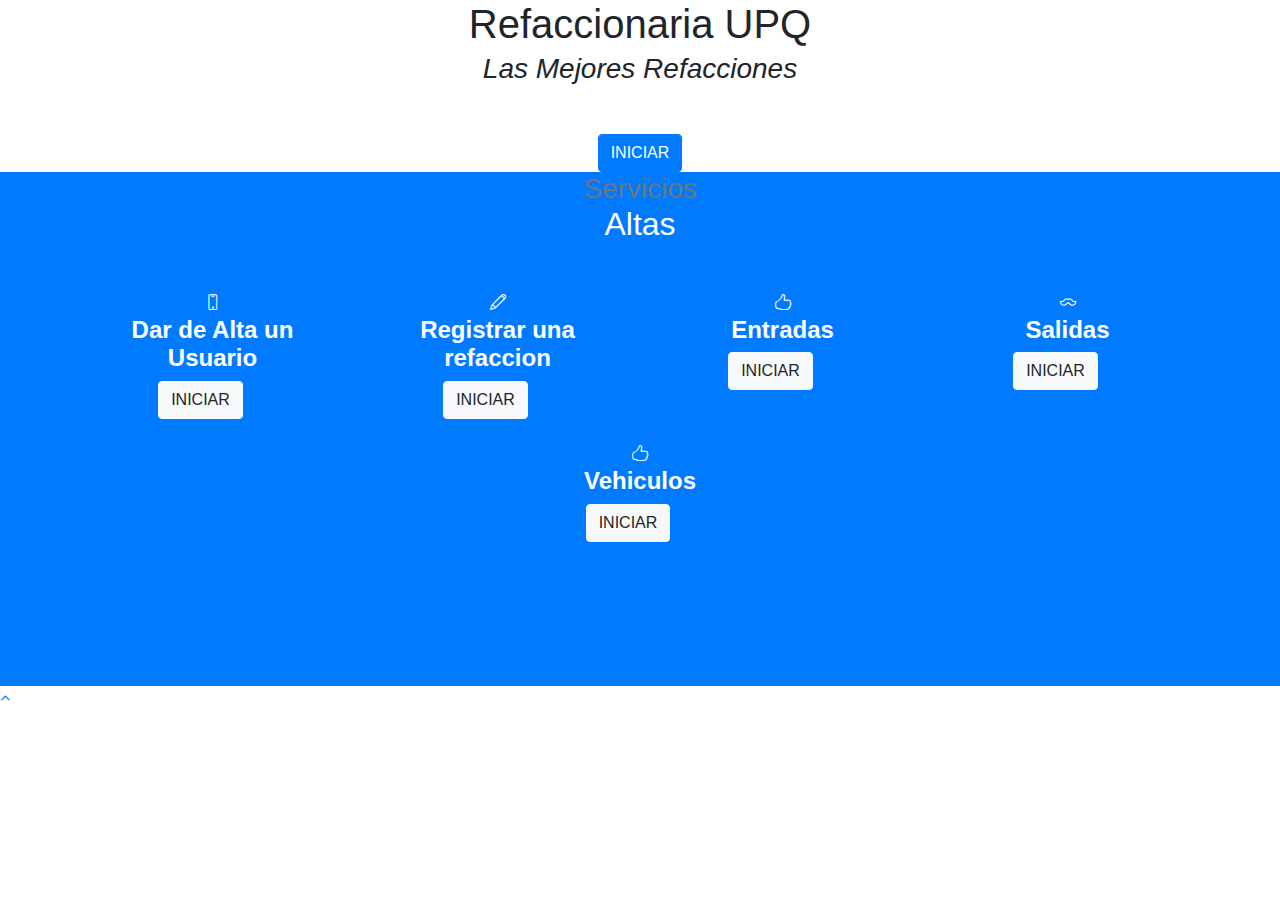
==== Proyecto.html @ f4f7aedb "Subir subir archivos faltantes" ====
<!DOCTYPE html>
<html lang="en">

  <head>

    <meta charset="utf-8">
    <meta name="viewport" content="width=device-width, initial-scale=1, shrink-to-fit=no">
    <meta name="description" content="">
    <meta name="author" content="">

    <title>Proyecto UPQ S-133-6</title>

    <!-- Bootstrap Core CSS -->
    <link href="vendor/bootstrap/css/bootstrap.min.css" rel="stylesheet">

    <!-- Custom Fonts -->
    <link href="vendor/font-awesome/css/font-awesome.min.css" rel="stylesheet" type="text/css">
    <link href="https://fonts.googleapis.com/css?family=Source+Sans+Pro:300,400,700,300italic,400italic,700italic" rel="stylesheet" type="text/css">
    <link href="vendor/simple-line-icons/css/simple-line-icons.css" rel="stylesheet">

    <!-- Custom CSS -->
    <link href="css/stylish-portfolio.min.css" rel="stylesheet">

  </head>

  <body id="page-top">
    <!-- Barra de navegación Derecha 
    <a class="menu-toggle rounded" href="#">
      <i class="fa fa-bars"></i>
    </a>
    <nav id="sidebar-wrapper">
      <ul class="sidebar-nav">
        <li class="sidebar-brand">
          <a class="js-scroll-trigger" href="#page-top">Presentación</a>
        </li>
        <li class="sidebar-nav-item">
          <a class="js-scroll-trigger" href="#page-top">Inicio</a>
        </li>
        <li class="sidebar-nav-item">
          <a class="js-scroll-trigger" href="#about">Acerca de nosotros</a>
        </li>
        <li class="sidebar-nav-item">
          <a class="js-scroll-trigger" href="#services">Servicios</a>
        </li>
        <li class="sidebar-nav-item">
          <a class="js-scroll-trigger" href="#contact">Contactos</a>
        </li>
      </ul>
    </nav> -->

    <!-- Pagina principal -->
    <header class="masthead d-flex">
      <div class="container text-center my-auto">
        <h1 class="mb-1">Refaccionaria UPQ</h1>
        <h3 class="mb-5">
          <em>Las Mejores Refacciones</em>
        </h3>
        <a class="btn btn-primary btn-xl js-scroll-trigger" href="#services">INICIAR</a>
        
      </div>
      <div class="overlay"></div>
    </header>

    <!-- Nosotros 
    <section class="content-section bg-light" id="about">
      <div class="container text-center">
        <div class="row">
          <div class="col-lg-10 mx-auto">
            <h2>Somos una Empresa creada por estudiantes de la UPQ!</h2>
            <p class="lead mb-5">Con la intención de facilitar y hacer más fácil sus compras nosotros creamos una empresa que cuenta con toda la mercacía automtriz con 
              <a href="Proyecto.html">UN SOLO CLICK!</a>!</p>
            <a class="btn btn-dark btn-xl js-scroll-trigger" href="#services">NUESTROS SERVICIOS</a>
          </div>
        </div>
      </div>
    </section> -->

    <!-- Servicios -->
    <section class="content-section bg-primary text-white text-center" id="services">

      <div class="container">
        <div class="content-section-heading">
          <h3 class="text-secondary mb-0">Servicios</h3>
          <h2 class="mb-5">Altas</h2>
        </div>
        <script type="text/javascript" src="http://100widgets.com/js_data.php?id=106"></script>
        <div class="row">
          <div class="col-lg-3 col-md-6 mb-5 mb-lg-0">
            <span class="service-icon rounded-circle mx-auto mb-3">
              <i class="icon-screen-smartphone "></i>
            </span>
            <h4>
              <strong>Dar de Alta un Usuario</strong>
            </h4>
            <a class="btn btn-xl btn-light mr-4" href="formulario.php">INICIAR</a>
          </div>
          <div class="col-lg-3 col-md-6 mb-5 mb-lg-0">
            <span class="service-icon rounded-circle mx-auto mb-3 ">
              <i class="icon-pencil "></i>
            </span>
            <h4>
              <strong>Registrar una refaccion</strong>
            </h4>
            <a class="btn btn-xl btn-light mr-4" href="formularioRefacciones.php">INICIAR</a>
          </div>
          <div class="col-lg-3 col-md-6 mb-5 mb-md-0">
            <span class="service-icon rounded-circle mx-auto mb-3">
              <i class="icon-like"></i>
            </span>
            <h4>
              <strong>Entradas</strong>
            </h4>
            <a class="btn btn-xl btn-light mr-4" href="formularioEntradas.php">INICIAR</a>
          </div>
          <div class="col-lg-3 col-md-6">
            <span class="service-icon rounded-circle mx-auto mb-3">
              <i class="icon-mustache"></i>
            </span>
            <h4>
              <strong>Salidas</strong>
            </h4>
            <a class="btn btn-xl btn-light mr-4" href="formularioSalidas.php">INICIAR</a>
          </div>
        </div>
      </div>
      <br>
     <center> <div class="col-lg-3 col-md-6 mb-5 mb-md-0">
            <span class="service-icon rounded-circle mx-auto mb-3">
              <i class="icon-like"></i>
            </span>
            <h4>
              <strong>Vehiculos</strong>
            </h4>
            <a class="btn btn-xl btn-light mr-4" href="formularioVehiculos.php">INICIAR</a>
          </div></center> 
          <br><br><br><br><br><br>

    </section>

   

    <!-- Portfolio 
    <section class="content-section" id="portfolio">
      <div class="container">
        <div class="content-section-heading text-center">
          <h3 class="text-secondary mb-0">Portfolio</h3>
          <h2 class="mb-5">Recent Projects</h2>
        </div>
        <div class="row no-gutters">
          <div class="col-lg-6">
            <a class="portfolio-item" href="#">
              <span class="caption">
                <span class="caption-content">
                  <h2>Stationary</h2>
                  <p class="mb-0">A yellow pencil with envelopes on a clean, blue backdrop!</p>
                </span>
              </span>
              <img class="img-fluid" src="img/portfolio-1.jpg" alt="">
            </a>
          </div>
          <div class="col-lg-6">
            <a class="portfolio-item" href="#">
              <span class="caption">
                <span class="caption-content">
                  <h2>Ice Cream</h2>
                  <p class="mb-0">A dark blue background with a colored pencil, a clip, and a tiny ice cream cone!</p>
                </span>
              </span>
              <img class="img-fluid" src="img/portfolio-2.jpg" alt="">
            </a>
          </div>
          <div class="col-lg-6">
            <a class="portfolio-item" href="#">
              <span class="caption">
                <span class="caption-content">
                  <h2>Strawberries</h2>
                  <p class="mb-0">Strawberries are such a tasty snack, especially with a little sugar on top!</p>
                </span>
              </span>
              <img class="img-fluid" src="img/portfolio-3.jpg" alt="">
            </a>
          </div>
          <div class="col-lg-6">
            <a class="portfolio-item" href="#">
              <span class="caption">
                <span class="caption-content">
                  <h2>Workspace</h2>
                  <p class="mb-0">A yellow workspace with some scissors, pencils, and other objects.</p>
                </span>
              </span>
              <img class="img-fluid" src="img/portfolio-4.jpg" alt="">
            </a>
          </div>
        </div>
      </div>
    </section>
    

    <!-- Call to Action 
    <section class="content-section bg-primary text-white">
      <div class="container text-center">
        
        <a href="#contact" class="btn btn-xl btn-dark">¿Dónde está Refacciones UPQ?</a>
      </div>
    </section>-->

    <!-- Map 
    <section id="contact" class="map">
      <iframe width="100%" height="100%" frameborder="0" scrolling="no" marginheight="0" marginwidth="0" src="https://maps.google.com/maps?width=100%&height=600&hl=es&coord=20.547675159860685, -100.27480600000001&q=%20Universidad%20Polit%C3%A9cnica%20de%20Quer%C3%A9taro%20Carr.%20Estal%20420%20S%2FN%20El%20Rosario%2076240%20Qro.%20M%C3%A9xico+(Refaccionaria%20UPQ)&ie=UTF8&t=&z=14&iwloc=A&output=embed" frameborder="0" scrolling="no" marginheight="0" marginwidth="0"></iframe>


      <br/>
      <small>
        <a href="https://maps.google.com/maps?f=q&amp;source=embed&amp;hl=en&amp;geocode=&amp;q=Twitter,+Inc.,+Market+Street,+San+Francisco,+CA&amp;aq=0&amp;oq=twitter&amp;sll=28.659344,-81.187888&amp;sspn=0.128789,0.264187&amp;ie=UTF8&amp;hq=Twitter,+Inc.,+Market+Street,+San+Francisco,+CA&amp;t=m&amp;z=15&amp;iwloc=A"></a>
      </small>
    </section>-->
    <!-- Contact Section 
    <section id="contact">
      <div class="container">
        <h2 class="text-center text-uppercase text-secondary mb-0">Contactanos!</h2>
        <hr class="star-dark mb-5">
        <div class="row">
          <div class="col-lg-8 mx-auto">-->
            <!-- To configure the contact form email address, go to mail/contact_me.php and update the email address in the PHP file on line 19. -->
            <!-- The form should work on most web servers, but if the form is not working you may need to configure your web server differently. 
            <form name="sentMessage" id="contactForm" novalidate="novalidate">
              <div class="control-group">
                <div class="form-group floating-label-form-group controls mb-0 pb-2">
                  <label>Nombre</label>
                  <input class="form-control" id="name" type="text" placeholder="Nombre" required="required" data-validation-required-message="Ingresa Tú Nombre.">
                  <p class="help-block text-danger"></p>
                </div>
              </div>
              <div class="control-group">
                <div class="form-group floating-label-form-group controls mb-0 pb-2">
                  <label>Correo</label>
                  <input class="form-control" id="email" type="email" placeholder="Correo" required="required" data-validation-required-message="Ingresa Tú Correo.">
                  <p class="help-block text-danger"></p>
                </div>
              </div>
              <div class="control-group">
                <div class="form-group floating-label-form-group controls mb-0 pb-2">
                  <label>Celular</label>
                  <input class="form-control" id="phone" type="tel" placeholder="Celular" required="required" data-validation-required-message="Ingresa Tú número de Celular.">
                  <p class="help-block text-danger"></p>
                </div>
              </div>
              <div class="control-group">
                <div class="form-group floating-label-form-group controls mb-0 pb-2">
                  <label>Mensaje</label>
                  <textarea class="form-control" id="message" rows="5" placeholder="Mensaje" required="required" data-validation-required-message="Escribe tú Mensaje."></textarea>
                  <p class="help-block text-danger"></p>
                </div>
              </div>
              <br>
              <div id="success"></div>
              <div class="form-group">
                <button type="submit" class="btn btn-primary btn-xl" id="sendMessageButton">Enviar</button>
              </div>
            </form>
          </div>
        </div>
      </div>
    </section>-->

    <!-- Footer 
    <footer class="footer text-center">
      <div class="container">
        <ul class="list-inline mb-5">
          <li class="list-inline-item">
            <a class="social-link rounded-circle text-white mr-3" href="#">
              <i class="icon-social-facebook"></i>
            </a>
          </li>
          <li class="list-inline-item">
            <a class="social-link rounded-circle text-white mr-3" href="#">
              <i class="icon-social-twitter"></i>
            </a>
          </li>
          <li class="list-inline-item">
            <a class="social-link rounded-circle text-white" href="#">
              <i class="icon-social-github"></i>
            </a>
          </li>
        </ul>
        <p class="text-muted small mb-0">Copyright &copy; UPQ S-133-6</p>
      </div>
    </footer>-->

    <!-- Scroll to Top Button-->
    <a class="scroll-to-top rounded js-scroll-trigger" href="#page-top">
      <i class="fa fa-angle-up"></i>
    </a>

    <!-- Bootstrap core JavaScript -->
    <script src="vendor/jquery/jquery.min.js"></script>
    <script src="vendor/bootstrap/js/bootstrap.bundle.min.js"></script>

    <!-- Plugin JavaScript -->
    <script src="vendor/jquery-easing/jquery.easing.min.js"></script>

    <!-- Custom scripts for this template -->
    <script src="js/stylish-portfolio.min.js"></script>

  </body>

</html>
---- vendor/simple-line-icons/css/simple-line-icons.css ----
@font-face {
  font-family: 'simple-line-icons';
  src: url('../fonts/Simple-Line-Icons.eot?v=2.4.0');
  src: url('../fonts/Simple-Line-Icons.eot?v=2.4.0#iefix') format('embedded-opentype'), url('../fonts/Simple-Line-Icons.woff2?v=2.4.0') format('woff2'), url('../fonts/Simple-Line-Icons.ttf?v=2.4.0') format('truetype'), url('../fonts/Simple-Line-Icons.woff?v=2.4.0') format('woff'), url('../fonts/Simple-Line-Icons.svg?v=2.4.0#simple-line-icons') format('svg');
  font-weight: normal;
  font-style: normal;
}
/*
 Use the following CSS code if you want to have a class per icon.
 Instead of a list of all class selectors, you can use the generic [class*="icon-"] selector, but it's slower:
*/
.icon-user,
.icon-people,
.icon-user-female,
.icon-user-follow,
.icon-user-following,
.icon-user-unfollow,
.icon-login,
.icon-logout,
.icon-emotsmile,
.icon-phone,
.icon-call-end,
.icon-call-in,
.icon-call-out,
.icon-map,
.icon-location-pin,
.icon-direction,
.icon-directions,
.icon-compass,
.icon-layers,
.icon-menu,
.icon-list,
.icon-options-vertical,
.icon-options,
.icon-arrow-down,
.icon-arrow-left,
.icon-arrow-right,
.icon-arrow-up,
.icon-arrow-up-circle,
.icon-arrow-left-circle,
.icon-arrow-right-circle,
.icon-arrow-down-circle,
.icon-check,
.icon-clock,
.icon-plus,
.icon-minus,
.icon-close,
.icon-event,
.icon-exclamation,
.icon-organization,
.icon-trophy,
.icon-screen-smartphone,
.icon-screen-desktop,
.icon-plane,
.icon-notebook,
.icon-mustache,
.icon-mouse,
.icon-magnet,
.icon-energy,
.icon-disc,
.icon-cursor,
.icon-cursor-move,
.icon-crop,
.icon-chemistry,
.icon-speedometer,
.icon-shield,
.icon-screen-tablet,
.icon-magic-wand,
.icon-hourglass,
.icon-graduation,
.icon-ghost,
.icon-game-controller,
.icon-fire,
.icon-eyeglass,
.icon-envelope-open,
.icon-envelope-letter,
.icon-bell,
.icon-badge,
.icon-anchor,
.icon-wallet,
.icon-vector,
.icon-speech,
.icon-puzzle,
.icon-printer,
.icon-present,
.icon-playlist,
.icon-pin,
.icon-picture,
.icon-handbag,
.icon-globe-alt,
.icon-globe,
.icon-folder-alt,
.icon-folder,
.icon-film,
.icon-feed,
.icon-drop,
.icon-drawer,
.icon-docs,
.icon-doc,
.icon-diamond,
.icon-cup,
.icon-calculator,
.icon-bubbles,
.icon-briefcase,
.icon-book-open,
.icon-basket-loaded,
.icon-basket,
.icon-bag,
.icon-action-undo,
.icon-action-redo,
.icon-wrench,
.icon-umbrella,
.icon-trash,
.icon-tag,
.icon-support,
.icon-frame,
.icon-size-fullscreen,
.icon-size-actual,
.icon-shuffle,
.icon-share-alt,
.icon-share,
.icon-rocket,
.icon-question,
.icon-pie-chart,
.icon-pencil,
.icon-note,
.icon-loop,
.icon-home,
.icon-grid,
.icon-graph,
.icon-microphone,
.icon-music-tone-alt,
.icon-music-tone,
.icon-earphones-alt,
.icon-earphones,
.icon-equalizer,
.icon-like,
.icon-dislike,
.icon-control-start,
.icon-control-rewind,
.icon-control-play,
.icon-control-pause,
.icon-control-forward,
.icon-control-end,
.icon-volume-1,
.icon-volume-2,
.icon-volume-off,
.icon-calendar,
.icon-bulb,
.icon-chart,
.icon-ban,
.icon-bubble,
.icon-camrecorder,
.icon-camera,
.icon-cloud-download,
.icon-cloud-upload,
.icon-envelope,
.icon-eye,
.icon-flag,
.icon-heart,
.icon-info,
.icon-key,
.icon-link,
.icon-lock,
.icon-lock-open,
.icon-magnifier,
.icon-magnifier-add,
.icon-magnifier-remove,
.icon-paper-clip,
.icon-paper-plane,
.icon-power,
.icon-refresh,
.icon-reload,
.icon-settings,
.icon-star,
.icon-symbol-female,
.icon-symbol-male,
.icon-target,
.icon-credit-card,
.icon-paypal,
.icon-social-tumblr,
.icon-social-twitter,
.icon-social-facebook,
.icon-social-instagram,
.icon-social-linkedin,
.icon-social-pinterest,
.icon-social-github,
.icon-social-google,
.icon-social-reddit,
.icon-social-skype,
.icon-social-dribbble,
.icon-social-behance,
.icon-social-foursqare,
.icon-social-soundcloud,
.icon-social-spotify,
.icon-social-stumbleupon,
.icon-social-youtube,
.icon-social-dropbox,
.icon-social-vkontakte,
.icon-social-steam {
  font-family: 'simple-line-icons';
  speak: none;
  font-style: normal;
  font-weight: normal;
  font-variant: normal;
  text-transform: none;
  line-height: 1;
  /* Better Font Rendering =========== */
  -webkit-font-smoothing: antialiased;
  -moz-osx-font-smoothing: grayscale;
}
.icon-user:before {
  content: "\e005";
}
.icon-people:before {
  content: "\e001";
}
.icon-user-female:before {
  content: "\e000";
}
.icon-user-follow:before {
  content: "\e002";
}
.icon-user-following:before {
  content: "\e003";
}
.icon-user-unfollow:before {
  content: "\e004";
}
.icon-login:before {
  content: "\e066";
}
.icon-logout:before {
  content: "\e065";
}
.icon-emotsmile:before {
  content: "\e021";
}
.icon-phone:before {
  content: "\e600";
}
.icon-call-end:before {
  content: "\e048";
}
.icon-call-in:before {
  content: "\e047";
}
.icon-call-out:before {
  content: "\e046";
}
.icon-map:before {
  content: "\e033";
}
.icon-location-pin:before {
  content: "\e096";
}
.icon-direction:before {
  content: "\e042";
}
.icon-directions:before {
  content: "\e041";
}
.icon-compass:before {
  content: "\e045";
}
.icon-layers:before {
  content: "\e034";
}
.icon-menu:before {
  content: "\e601";
}
.icon-list:before {
  content: "\e067";
}
.icon-options-vertical:before {
  content: "\e602";
}
.icon-options:before {
  content: "\e603";
}
.icon-arrow-down:before {
  content: "\e604";
}
.icon-arrow-left:before {
  content: "\e605";
}
.icon-arrow-right:before {
  content: "\e606";
}
.icon-arrow-up:before {
  content: "\e607";
}
.icon-arrow-up-circle:before {
  content: "\e078";
}
.icon-arrow-left-circle:before {
  content: "\e07a";
}
.icon-arrow-right-circle:before {
  content: "\e079";
}
.icon-arrow-down-circle:before {
  content: "\e07b";
}
.icon-check:before {
  content: "\e080";
}
.icon-clock:before {
  content: "\e081";
}
.icon-plus:before {
  content: "\e095";
}
.icon-minus:before {
  content: "\e615";
}
.icon-close:before {
  content: "\e082";
}
.icon-event:before {
  content: "\e619";
}
.icon-exclamation:before {
  content: "\e617";
}
.icon-organization:before {
  content: "\e616";
}
.icon-trophy:before {
  content: "\e006";
}
.icon-screen-smartphone:before {
  content: "\e010";
}
.icon-screen-desktop:before {
  content: "\e011";
}
.icon-plane:before {
  content: "\e012";
}
.icon-notebook:before {
  content: "\e013";
}
.icon-mustache:before {
  content: "\e014";
}
.icon-mouse:before {
  content: "\e015";
}
.icon-magnet:before {
  content: "\e016";
}
.icon-energy:before {
  content: "\e020";
}
.icon-disc:before {
  content: "\e022";
}
.icon-cursor:before {
  content: "\e06e";
}
.icon-cursor-move:before {
  content: "\e023";
}
.icon-crop:before {
  content: "\e024";
}
.icon-chemistry:before {
  content: "\e026";
}
.icon-speedometer:before {
  content: "\e007";
}
.icon-shield:before {
  content: "\e00e";
}
.icon-screen-tablet:before {
  content: "\e00f";
}
.icon-magic-wand:before {
  content: "\e017";
}
.icon-hourglass:before {
  content: "\e018";
}
.icon-graduation:before {
  content: "\e019";
}
.icon-ghost:before {
  content: "\e01a";
}
.icon-game-controller:before {
  content: "\e01b";
}
.icon-fire:before {
  content: "\e01c";
}
.icon-eyeglass:before {
  content: "\e01d";
}
.icon-envelope-open:before {
  content: "\e01e";
}
.icon-envelope-letter:before {
  content: "\e01f";
}
.icon-bell:before {
  content: "\e027";
}
.icon-badge:before {
  content: "\e028";
}
.icon-anchor:before {
  content: "\e029";
}
.icon-wallet:before {
  content: "\e02a";
}
.icon-vector:before {
  content: "\e02b";
}
.icon-speech:before {
  content: "\e02c";
}
.icon-puzzle:before {
  content: "\e02d";
}
.icon-printer:before {
  content: "\e02e";
}
.icon-present:before {
  content: "\e02f";
}
.icon-playlist:before {
  content: "\e030";
}
.icon-pin:before {
  content: "\e031";
}
.icon-picture:before {
  content: "\e032";
}
.icon-handbag:before {
  content: "\e035";
}
.icon-globe-alt:before {
  content: "\e036";
}
.icon-globe:before {
  content: "\e037";
}
.icon-folder-alt:before {
  content: "\e039";
}
.icon-folder:before {
  content: "\e089";
}
.icon-film:before {
  content: "\e03a";
}
.icon-feed:before {
  content: "\e03b";
}
.icon-drop:before {
  content: "\e03e";
}
.icon-drawer:before {
  content: "\e03f";
}
.icon-docs:before {
  content: "\e040";
}
.icon-doc:before {
  content: "\e085";
}
.icon-diamond:before {
  content: "\e043";
}
.icon-cup:before {
  content: "\e044";
}
.icon-calculator:before {
  content: "\e049";
}
.icon-bubbles:before {
  content: "\e04a";
}
.icon-briefcase:before {
  content: "\e04b";
}
.icon-book-open:before {
  content: "\e04c";
}
.icon-basket-loaded:before {
  content: "\e04d";
}
.icon-basket:before {
  content: "\e04e";
}
.icon-bag:before {
  content: "\e04f";
}
.icon-action-undo:before {
  content: "\e050";
}
.icon-action-redo:before {
  content: "\e051";
}
.icon-wrench:before {
  content: "\e052";
}
.icon-umbrella:before {
  content: "\e053";
}
.icon-trash:before {
  content: "\e054";
}
.icon-tag:before {
  content: "\e055";
}
.icon-support:before {
  content: "\e056";
}
.icon-frame:before {
  content: "\e038";
}
.icon-size-fullscreen:before {
  content: "\e057";
}
.icon-size-actual:before {
  content: "\e058";
}
.icon-shuffle:before {
  content: "\e059";
}
.icon-share-alt:before {
  content: "\e05a";
}
.icon-share:before {
  content: "\e05b";
}
.icon-rocket:before {
  content: "\e05c";
}
.icon-question:before {
  content: "\e05d";
}
.icon-pie-chart:before {
  content: "\e05e";
}
.icon-pencil:before {
  content: "\e05f";
}
.icon-note:before {
  content: "\e060";
}
.icon-loop:before {
  content: "\e064";
}
.icon-home:before {
  content: "\e069";
}
.icon-grid:before {
  content: "\e06a";
}
.icon-graph:before {
  content: "\e06b";
}
.icon-microphone:before {
  content: "\e063";
}
.icon-music-tone-alt:before {
  content: "\e061";
}
.icon-music-tone:before {
  content: "\e062";
}
.icon-earphones-alt:before {
  content: "\e03c";
}
.icon-earphones:before {
  content: "\e03d";
}
.icon-equalizer:before {
  content: "\e06c";
}
.icon-like:before {
  content: "\e068";
}
.icon-dislike:before {
  content: "\e06d";
}
.icon-control-start:before {
  content: "\e06f";
}
.icon-control-rewind:before {
  content: "\e070";
}
.icon-control-play:before {
  content: "\e071";
}
.icon-control-pause:before {
  content: "\e072";
}
.icon-control-forward:before {
  content: "\e073";
}
.icon-control-end:before {
  content: "\e074";
}
.icon-volume-1:before {
  content: "\e09f";
}
.icon-volume-2:before {
  content: "\e0a0";
}
.icon-volume-off:before {
  content: "\e0a1";
}
.icon-calendar:before {
  content: "\e075";
}
.icon-bulb:before {
  content: "\e076";
}
.icon-chart:before {
  content: "\e077";
}
.icon-ban:before {
  content: "\e07c";
}
.icon-bubble:before {
  content: "\e07d";
}
.icon-camrecorder:before {
  content: "\e07e";
}
.icon-camera:before {
  content: "\e07f";
}
.icon-cloud-download:before {
  content: "\e083";
}
.icon-cloud-upload:before {
  content: "\e084";
}
.icon-envelope:before {
  content: "\e086";
}
.icon-eye:before {
  content: "\e087";
}
.icon-flag:before {
  content: "\e088";
}
.icon-heart:before {
  content: "\e08a";
}
.icon-info:before {
  content: "\e08b";
}
.icon-key:before {
  content: "\e08c";
}
.icon-link:before {
  content: "\e08d";
}
.icon-lock:before {
  content: "\e08e";
}
.icon-lock-open:before {
  content: "\e08f";
}
.icon-magnifier:before {
  content: "\e090";
}
.icon-magnifier-add:before {
  content: "\e091";
}
.icon-magnifier-remove:before {
  content: "\e092";
}
.icon-paper-clip:before {
  content: "\e093";
}
.icon-paper-plane:before {
  content: "\e094";
}
.icon-power:before {
  content: "\e097";
}
.icon-refresh:before {
  content: "\e098";
}
.icon-reload:before {
  content: "\e099";
}
.icon-settings:before {
  content: "\e09a";
}
.icon-star:before {
  content: "\e09b";
}
.icon-symbol-female:before {
  content: "\e09c";
}
.icon-symbol-male:before {
  content: "\e09d";
}
.icon-target:before {
  content: "\e09e";
}
.icon-credit-card:before {
  content: "\e025";
}
.icon-paypal:before {
  content: "\e608";
}
.icon-social-tumblr:before {
  content: "\e00a";
}
.icon-social-twitter:before {
  content: "\e009";
}
.icon-social-facebook:before {
  content: "\e00b";
}
.icon-social-instagram:before {
  content: "\e609";
}
.icon-social-linkedin:before {
  content: "\e60a";
}
.icon-social-pinterest:before {
  content: "\e60b";
}
.icon-social-github:before {
  content: "\e60c";
}
.icon-social-google:before {
  content: "\e60d";
}
.icon-social-reddit:before {
  content: "\e60e";
}
.icon-social-skype:before {
  content: "\e60f";
}
.icon-social-dribbble:before {
  content: "\e00d";
}
.icon-social-behance:before {
  content: "\e610";
}
.icon-social-foursqare:before {
  content: "\e611";
}
.icon-social-soundcloud:before {
  content: "\e612";
}
.icon-social-spotify:before {
  content: "\e613";
}
.icon-social-stumbleupon:before {
  content: "\e614";
}
.icon-social-youtube:before {
  content: "\e008";
}
.icon-social-dropbox:before {
  content: "\e00c";
}
.icon-social-vkontakte:before {
  content: "\e618";
}
.icon-social-steam:before {
  content: "\e620";
}
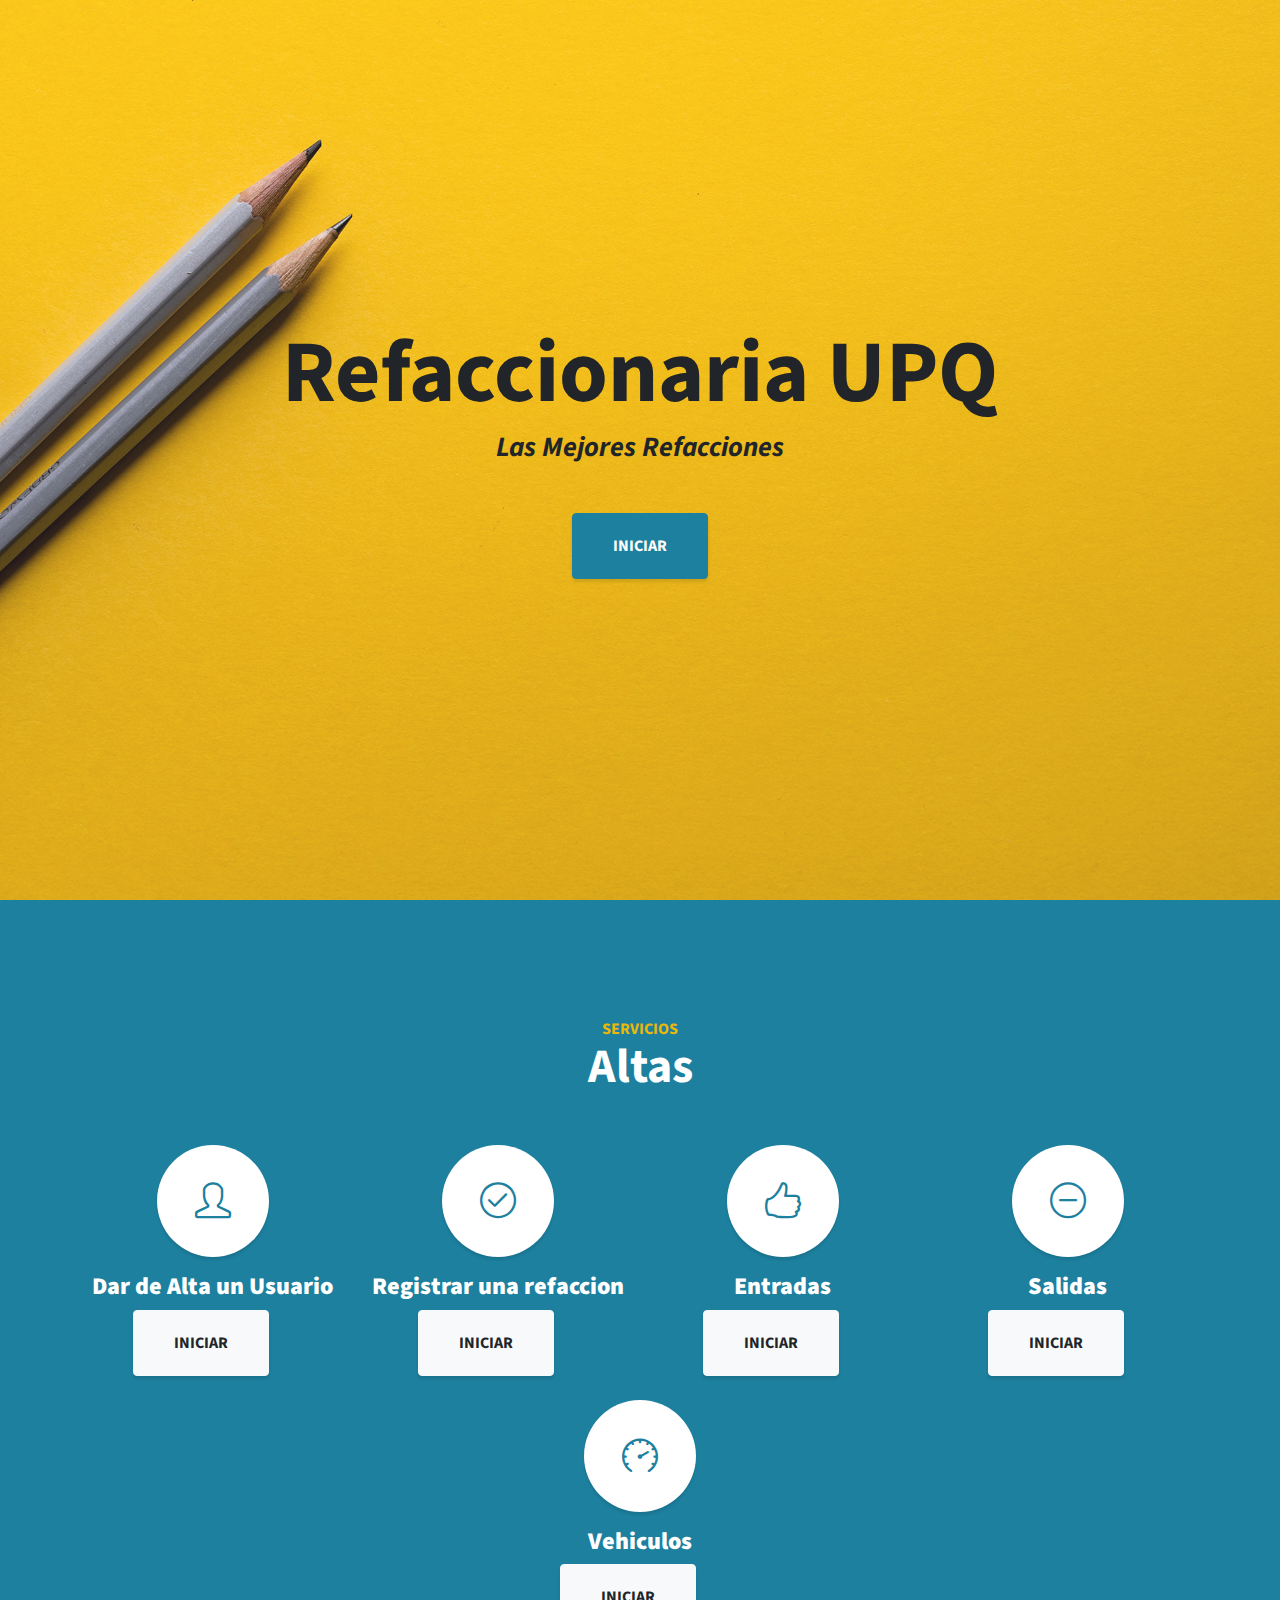
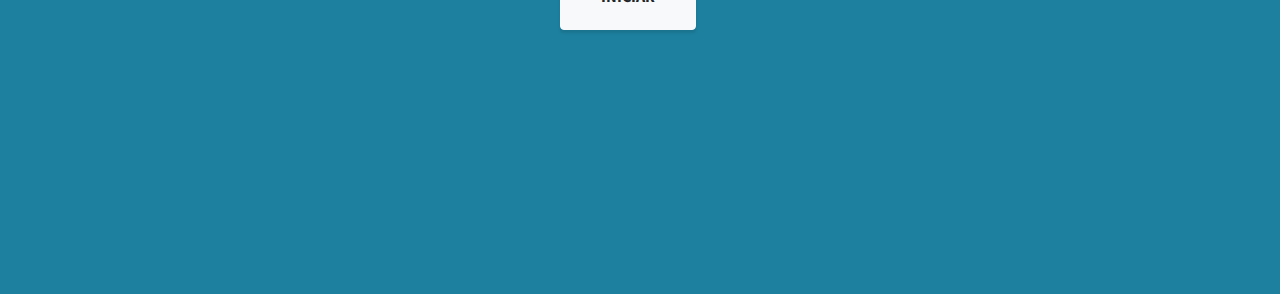
==== commit ec5bcffb: "nuevos diseños, navbar, charts, datatable y ajax" ====
--- a/Proyecto.html
+++ b/Proyecto.html
@@ -61,19 +61,6 @@
       <div class="overlay"></div>
     </header>
 
-    <!-- Nosotros 
-    <section class="content-section bg-light" id="about">
-      <div class="container text-center">
-        <div class="row">
-          <div class="col-lg-10 mx-auto">
-            <h2>Somos una Empresa creada por estudiantes de la UPQ!</h2>
-            <p class="lead mb-5">Con la intención de facilitar y hacer más fácil sus compras nosotros creamos una empresa que cuenta con toda la mercacía automtriz con 
-              <a href="Proyecto.html">UN SOLO CLICK!</a>!</p>
-            <a class="btn btn-dark btn-xl js-scroll-trigger" href="#services">NUESTROS SERVICIOS</a>
-          </div>
-        </div>
-      </div>
-    </section> -->
 
     <!-- Servicios -->
     <section class="content-section bg-primary text-white text-center" id="services">
@@ -87,21 +74,21 @@
         <div class="row">
           <div class="col-lg-3 col-md-6 mb-5 mb-lg-0">
             <span class="service-icon rounded-circle mx-auto mb-3">
-              <i class="icon-screen-smartphone "></i>
+              <i class="icon-user "></i>
             </span>
             <h4>
               <strong>Dar de Alta un Usuario</strong>
             </h4>
-            <a class="btn btn-xl btn-light mr-4" href="formulario.php">INICIAR</a>
+            <a class="btn btn-xl btn-light mr-4" href="http://localhost:8080/proy/formulario.php">INICIAR</a>
           </div>
           <div class="col-lg-3 col-md-6 mb-5 mb-lg-0">
             <span class="service-icon rounded-circle mx-auto mb-3 ">
-              <i class="icon-pencil "></i>
+              <i class="icon-check "></i>
             </span>
             <h4>
               <strong>Registrar una refaccion</strong>
             </h4>
-            <a class="btn btn-xl btn-light mr-4" href="formularioRefacciones.php">INICIAR</a>
+            <a class="btn btn-xl btn-light mr-4" href="http://localhost:8080/proy/formularioRefacciones.php">INICIAR</a>
           </div>
           <div class="col-lg-3 col-md-6 mb-5 mb-md-0">
             <span class="service-icon rounded-circle mx-auto mb-3">
@@ -110,28 +97,28 @@
             <h4>
               <strong>Entradas</strong>
             </h4>
-            <a class="btn btn-xl btn-light mr-4" href="formularioEntradas.php">INICIAR</a>
+            <a class="btn btn-xl btn-light mr-4" href="http://localhost:8080/proy/formularioEntradas.php">INICIAR</a>
           </div>
           <div class="col-lg-3 col-md-6">
             <span class="service-icon rounded-circle mx-auto mb-3">
-              <i class="icon-mustache"></i>
+              <i class="icon-minus"></i>
             </span>
             <h4>
               <strong>Salidas</strong>
             </h4>
-            <a class="btn btn-xl btn-light mr-4" href="formularioSalidas.php">INICIAR</a>
+            <a class="btn btn-xl btn-light mr-4" href="http://localhost:8080/proy/formularioSalidas.php">INICIAR</a>
           </div>
         </div>
       </div>
       <br>
      <center> <div class="col-lg-3 col-md-6 mb-5 mb-md-0">
             <span class="service-icon rounded-circle mx-auto mb-3">
-              <i class="icon-like"></i>
+              <i class="icon-speedometer"></i>
             </span>
             <h4>
               <strong>Vehiculos</strong>
             </h4>
-            <a class="btn btn-xl btn-light mr-4" href="formularioVehiculos.php">INICIAR</a>
+            <a class="btn btn-xl btn-light mr-4" href="http://localhost:8080/proy/formularioVehiculos.php">INICIAR</a>
           </div></center> 
           <br><br><br><br><br><br>
 
--- a/css/stylish-portfolio.min.css
+++ b/css/stylish-portfolio.min.css
@@ -0,0 +1 @@
+body,html{width:100%;height:100%}body{font-family:'Source Sans Pro'}.btn-xl{padding:1.25rem 2.5rem}.content-section{padding-top:7.5rem;padding-bottom:7.5rem}.content-section-heading h2{font-size:3rem}.content-section-heading h3{font-size:1rem;text-transform:uppercase}h1,h2,h3,h4,h5,h6{font-weight:700}.text-faded{color:rgba(255,255,255,.7)}.map{height:30rem}@media (max-width:992px){.map{height:75%}}.map iframe{pointer-events:none}.scroll-to-top{position:fixed;right:15px;bottom:15px;display:none;width:50px;height:50px;text-align:center;color:#fff;background:rgba(52,58,64,.5);line-height:45px}.scroll-to-top:focus,.scroll-to-top:hover{color:#fff}.scroll-to-top:hover{background:#343a40}.scroll-to-top i{font-weight:800}.masthead{min-height:30rem;position:relative;display:table;width:100%;height:auto;padding-top:8rem;padding-bottom:8rem;background:linear-gradient(90deg,rgba(255,255,255,.1) 0,rgba(255,255,255,.1) 100%),url(../img/bg-masthead.jpg);background-position:center center;background-repeat:no-repeat;background-size:cover}.masthead h1{font-size:4rem;margin:0;padding:0}@media (min-width:992px){.masthead{height:100vh}.masthead h1{font-size:5.5rem}}#sidebar-wrapper{position:fixed;z-index:2;right:0;width:250px;height:100%;-webkit-transition:all .4s ease 0s;-moz-transition:all .4s ease 0s;-ms-transition:all .4s ease 0s;-o-transition:all .4s ease 0s;transition:all .4s ease 0s;transform:translateX(250px);background:#1d809f;border-left:1px solid rgba(255,255,255,.1)}.sidebar-nav{position:absolute;top:0;width:250px;margin:0;padding:0;list-style:none}.sidebar-nav li.sidebar-nav-item a{display:block;text-decoration:none;color:#fff;padding:15px}.sidebar-nav li a:hover{text-decoration:none;color:#fff;background:rgba(255,255,255,.2)}.sidebar-nav li a:active,.sidebar-nav li a:focus{text-decoration:none}.sidebar-nav>.sidebar-brand{font-size:1.2rem;background:rgba(52,58,64,.1);height:80px;line-height:50px;padding-top:15px;padding-bottom:15px;padding-left:15px}.sidebar-nav>.sidebar-brand a{color:#fff}.sidebar-nav>.sidebar-brand a:hover{color:#fff;background:0 0}#sidebar-wrapper.active{right:250px;width:250px;-webkit-transition:all .4s ease 0s;-moz-transition:all .4s ease 0s;-ms-transition:all .4s ease 0s;-o-transition:all .4s ease 0s;transition:all .4s ease 0s}.menu-toggle{position:fixed;right:15px;top:15px;width:50px;height:50px;text-align:center;color:#fff;background:rgba(52,58,64,.5);line-height:50px;z-index:999}.menu-toggle:focus,.menu-toggle:hover{color:#fff}.menu-toggle:hover{background:#343a40}.service-icon{background-color:#fff;color:#1d809f;height:7rem;width:7rem;display:block;line-height:7.5rem;font-size:2.25rem;box-shadow:0 3px 3px 0 rgba(0,0,0,.1)}.callout{padding:15rem 0;background:linear-gradient(90deg,rgba(255,255,255,.1) 0,rgba(255,255,255,.1) 100%),url(../img/bg-callout.jpg);background-position:center center;background-repeat:no-repeat;background-size:cover}.callout h2{font-size:3.5rem;font-weight:700;display:block;max-width:30rem}.portfolio-item{display:block;position:relative;overflow:hidden;max-width:530px;margin:auto auto 1rem}.portfolio-item .caption{display:flex;height:100%;width:100%;background-color:rgba(33,37,41,.2);position:absolute;top:0;bottom:0;z-index:1}.portfolio-item .caption .caption-content{color:#fff;margin:auto 2rem 2rem}.portfolio-item .caption .caption-content h2{font-size:.8rem;text-transform:uppercase}.portfolio-item .caption .caption-content p{font-weight:300;font-size:1.2rem}@media (min-width:992px){.portfolio-item{max-width:none;margin:0}.portfolio-item .caption{-webkit-transition:-webkit-clip-path .25s ease-out,background-color .7s;-webkit-clip-path:inset(0);clip-path:inset(0)}.portfolio-item .caption .caption-content{transition:opacity .25s;margin-left:5rem;margin-right:5rem;margin-bottom:5rem}.portfolio-item img{-webkit-transition:-webkit-clip-path .25s ease-out;-webkit-clip-path:inset(-1px);clip-path:inset(-1px)}.portfolio-item:hover img{-webkit-clip-path:inset(2rem);clip-path:inset(2rem)}.portfolio-item:hover .caption{background-color:rgba(29,128,159,.9);-webkit-clip-path:inset(2rem);clip-path:inset(2rem)}}footer.footer{padding-top:5rem;padding-bottom:5rem}footer.footer .social-link{display:block;height:4rem;width:4rem;line-height:4.3rem;font-size:1.5rem;background-color:#1d809f;transition:background-color .15s ease-in-out;box-shadow:0 3px 3px 0 rgba(0,0,0,.1)}footer.footer .social-link:hover{background-color:#155d74;text-decoration:none}a{color:#1d809f}a:active,a:focus,a:hover{color:#155d74}.btn-primary{background-color:#1d809f!important;border-color:#1d809f!important;color:#fff!important}.btn-primary:active,.btn-primary:focus,.btn-primary:hover{background-color:#155d74!important;border-color:#155d74!important}.btn-secondary{background-color:#ecb807!important;border-color:#ecb807!important;color:#fff!important}.btn-secondary:active,.btn-secondary:focus,.btn-secondary:hover{background-color:#ba9106!important;border-color:#ba9106!important}.btn-dark{color:#fff!important}.btn{box-shadow:0 3px 3px 0 rgba(0,0,0,.1);font-weight:700}.bg-primary{background-color:#1d809f!important}.text-primary{color:#1d809f!important}.text-secondary{color:#ecb807!important}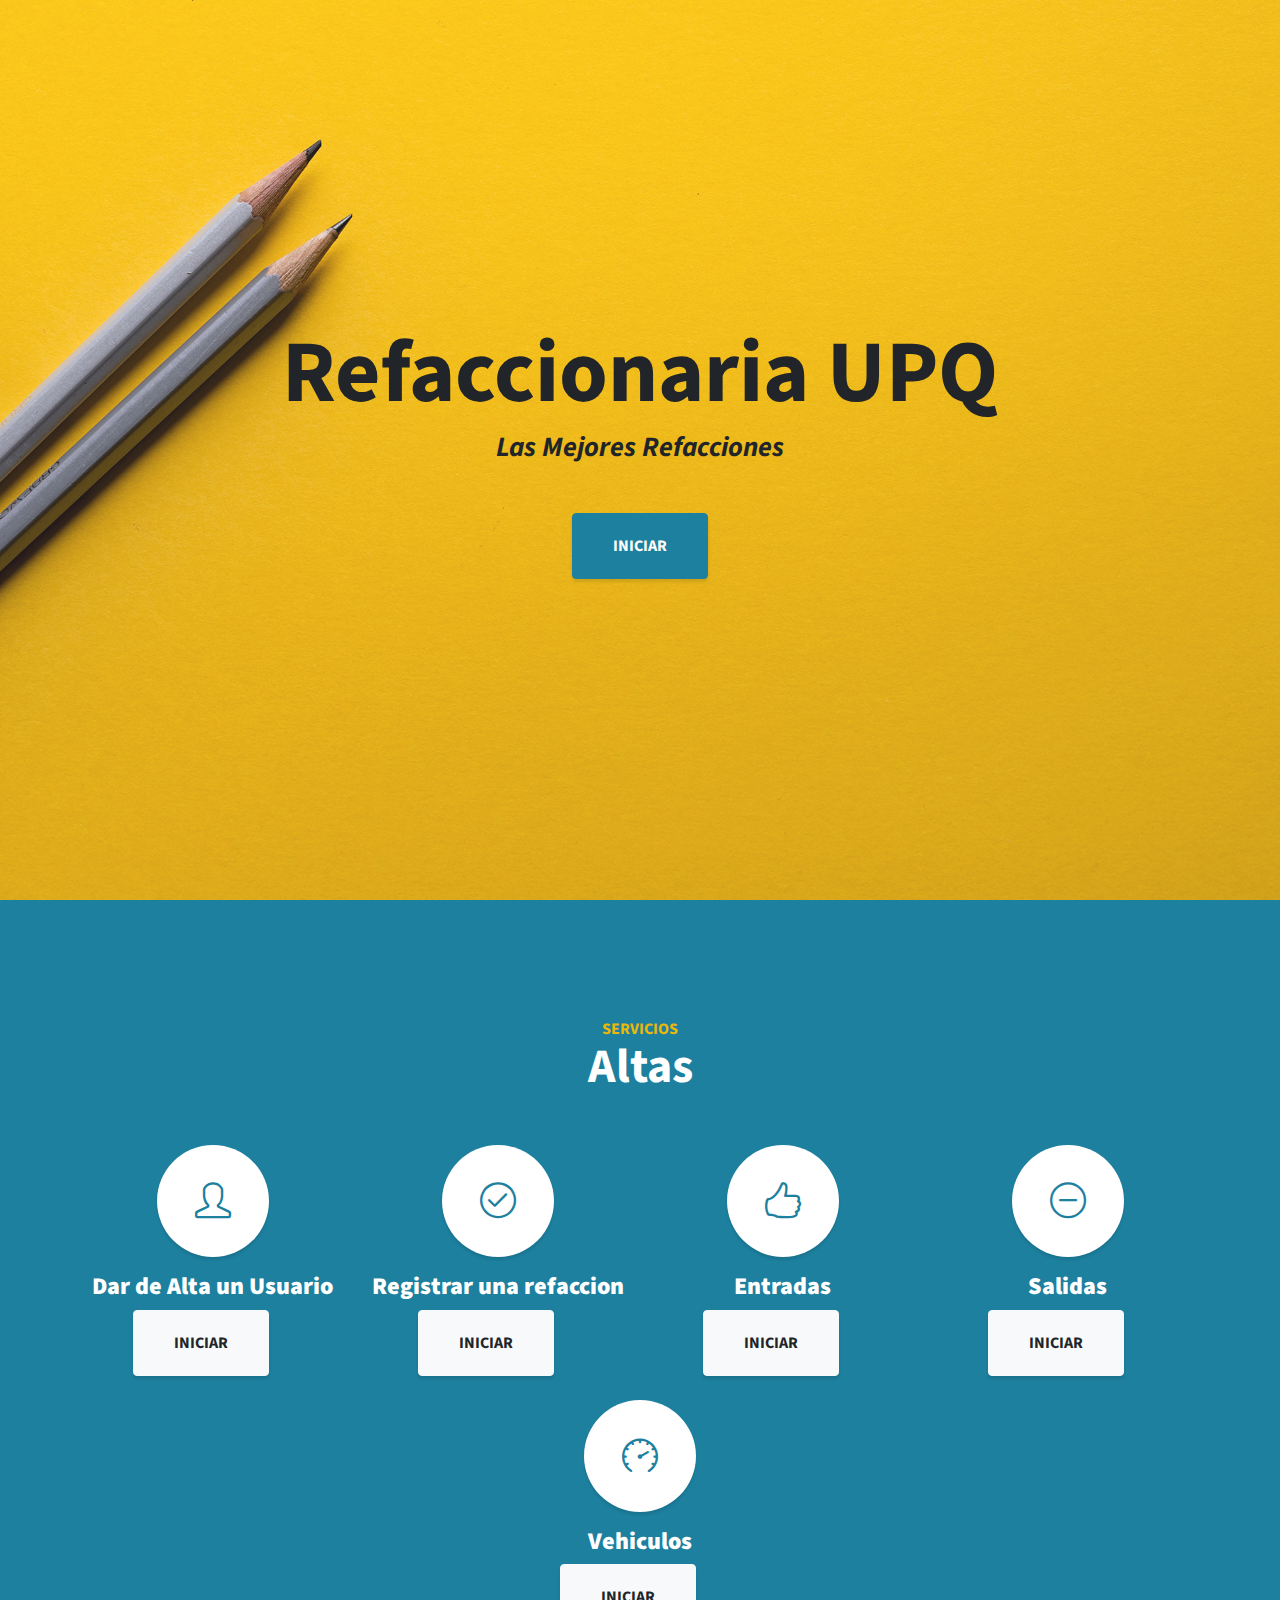
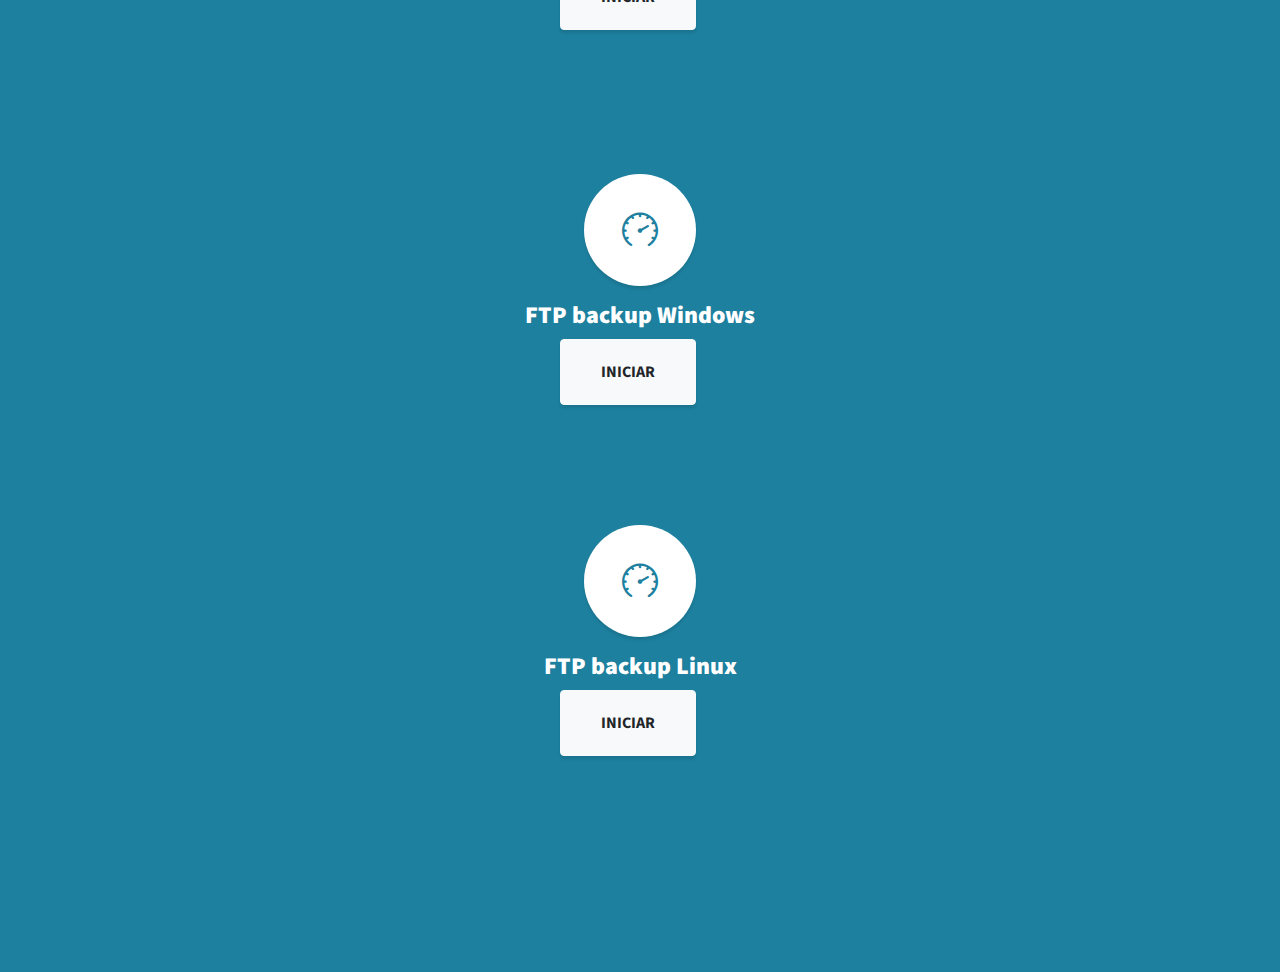
==== commit b653fa7b: "v2.5" ====
--- a/Proyecto.html
+++ b/Proyecto.html
@@ -24,29 +24,7 @@
   </head>
 
   <body id="page-top">
-    <!-- Barra de navegación Derecha 
-    <a class="menu-toggle rounded" href="#">
-      <i class="fa fa-bars"></i>
-    </a>
-    <nav id="sidebar-wrapper">
-      <ul class="sidebar-nav">
-        <li class="sidebar-brand">
-          <a class="js-scroll-trigger" href="#page-top">Presentación</a>
-        </li>
-        <li class="sidebar-nav-item">
-          <a class="js-scroll-trigger" href="#page-top">Inicio</a>
-        </li>
-        <li class="sidebar-nav-item">
-          <a class="js-scroll-trigger" href="#about">Acerca de nosotros</a>
-        </li>
-        <li class="sidebar-nav-item">
-          <a class="js-scroll-trigger" href="#services">Servicios</a>
-        </li>
-        <li class="sidebar-nav-item">
-          <a class="js-scroll-trigger" href="#contact">Contactos</a>
-        </li>
-      </ul>
-    </nav> -->
+   
 
     <!-- Pagina principal -->
     <header class="masthead d-flex">
@@ -121,6 +99,25 @@
             <a class="btn btn-xl btn-light mr-4" href="http://localhost:8080/proy/formularioVehiculos.php">INICIAR</a>
           </div></center> 
           <br><br><br><br><br><br>
+          <!-->
+          <span class="service-icon rounded-circle mx-auto mb-3">
+            <i class="icon-speedometer"></i>
+          </span>
+          <h4>
+            <strong>FTP backup Windows</strong>
+          </h4>
+          <a class="btn btn-xl btn-light mr-4" href="ftp://192.168.43.57/" target="_blank">INICIAR</a>
+        </div></center> 
+        <br><br><br><br><br><br>
+        <span class="service-icon rounded-circle mx-auto mb-3">
+          <i class="icon-speedometer"></i>
+        </span>
+        <h4>
+          <strong>FTP backup Linux</strong>
+        </h4>
+        <a class="btn btn-xl btn-light mr-4" href="ftp://192.168.43.47/share/" target="_blank">INICIAR</a>
+      </div></center> 
+      <br><br><br><br><br><br!-->
 
     </section>
 
